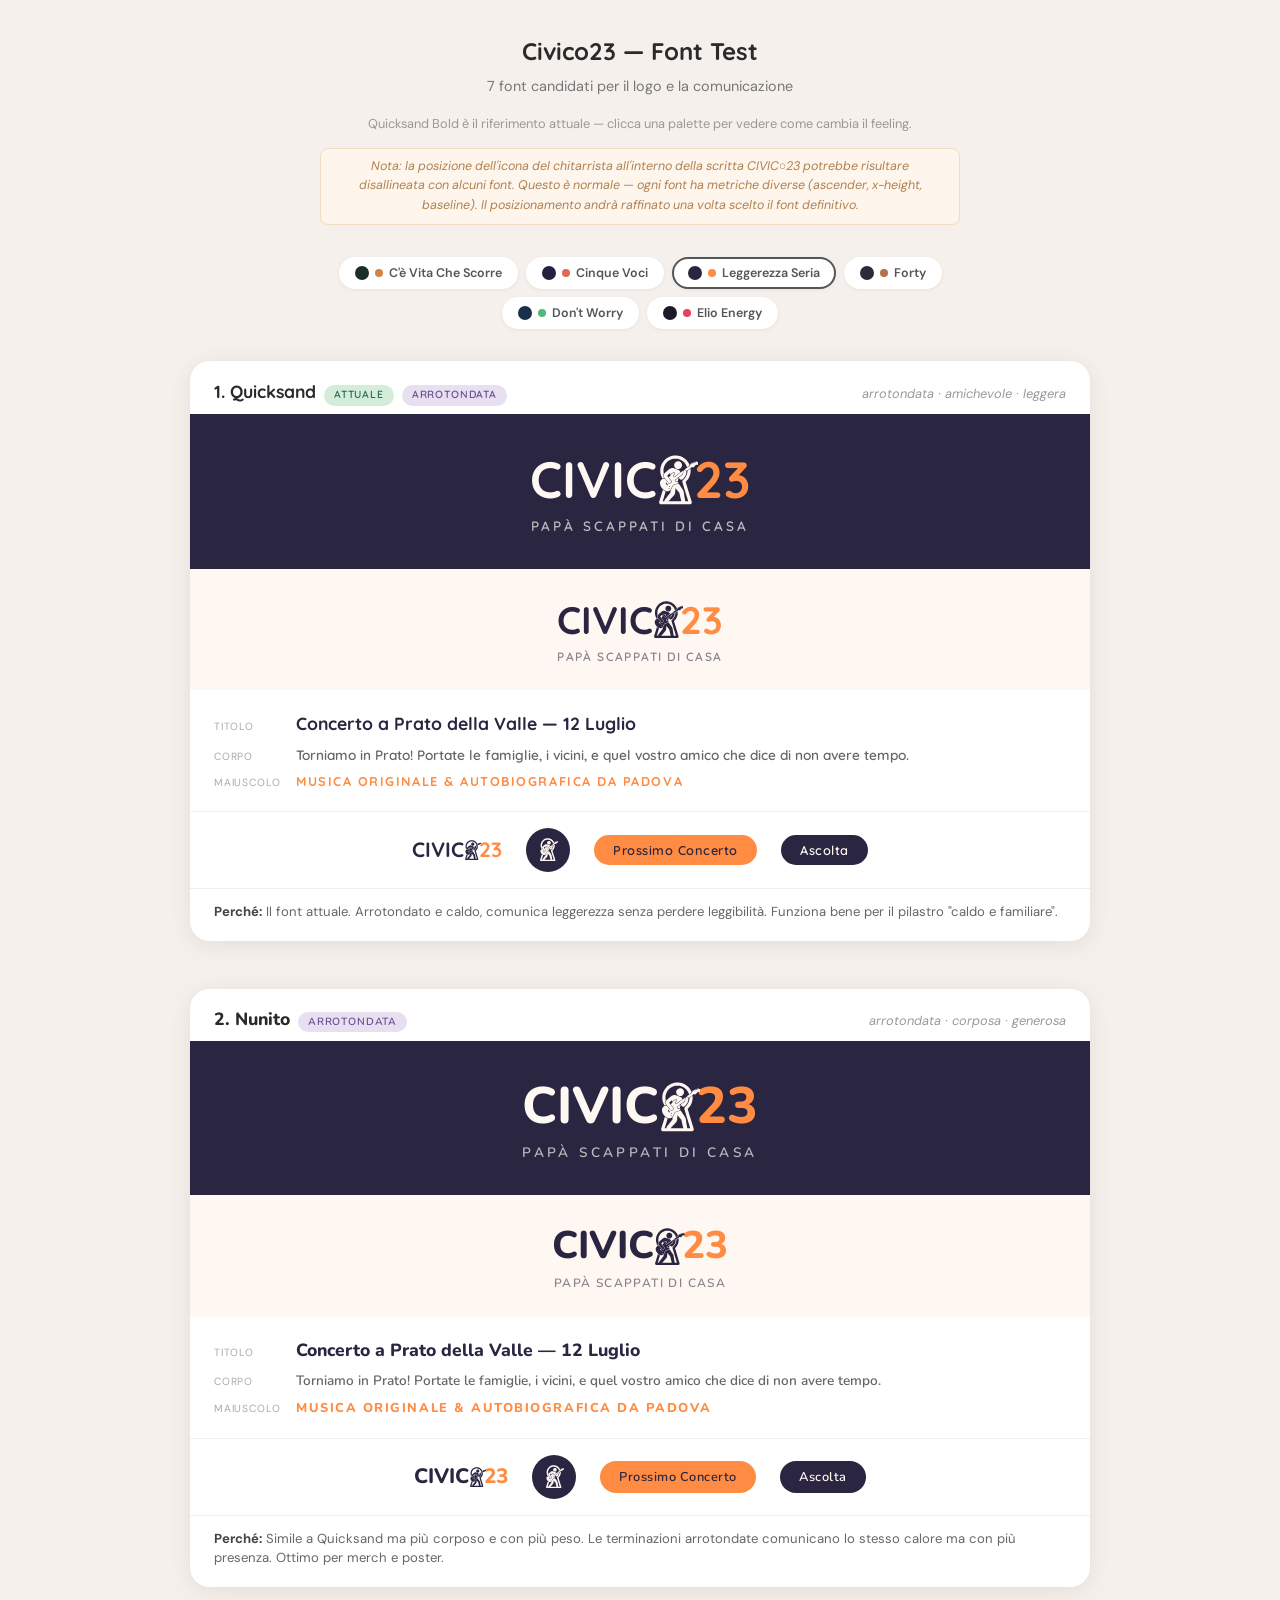
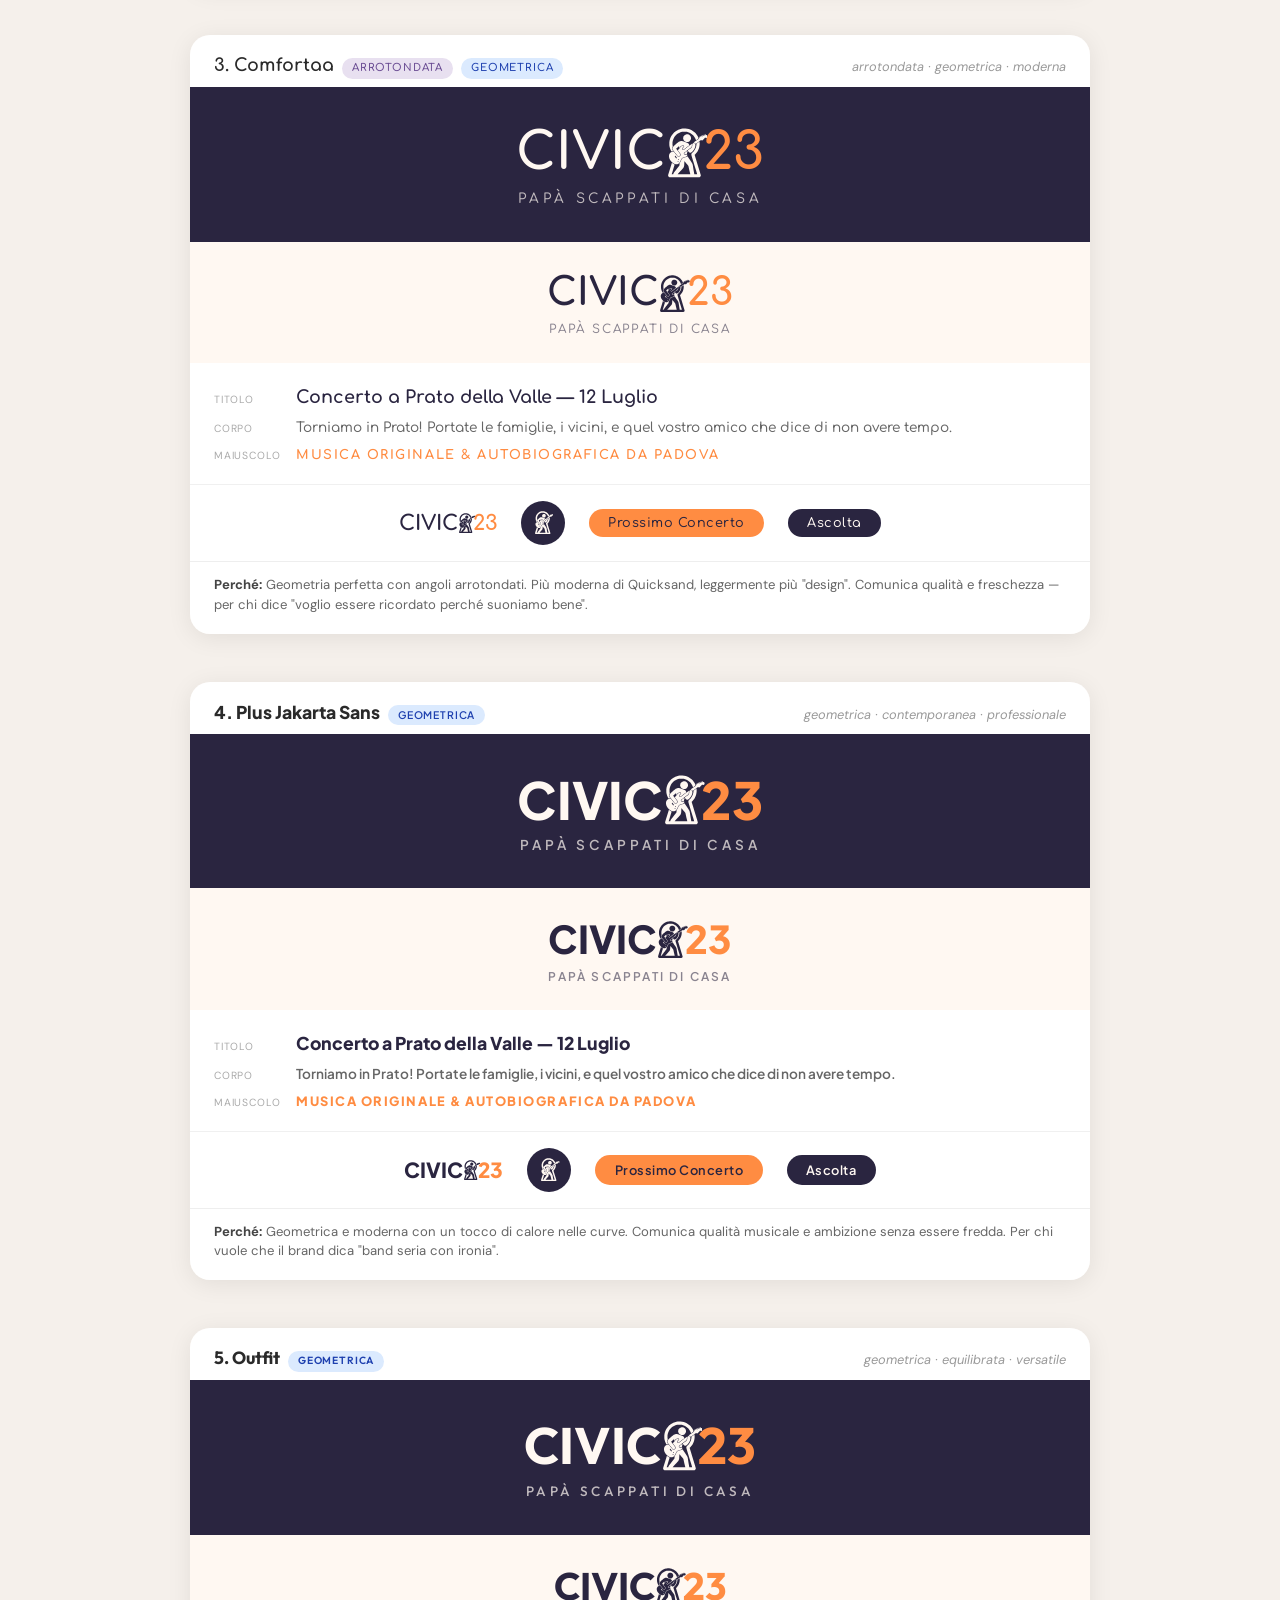
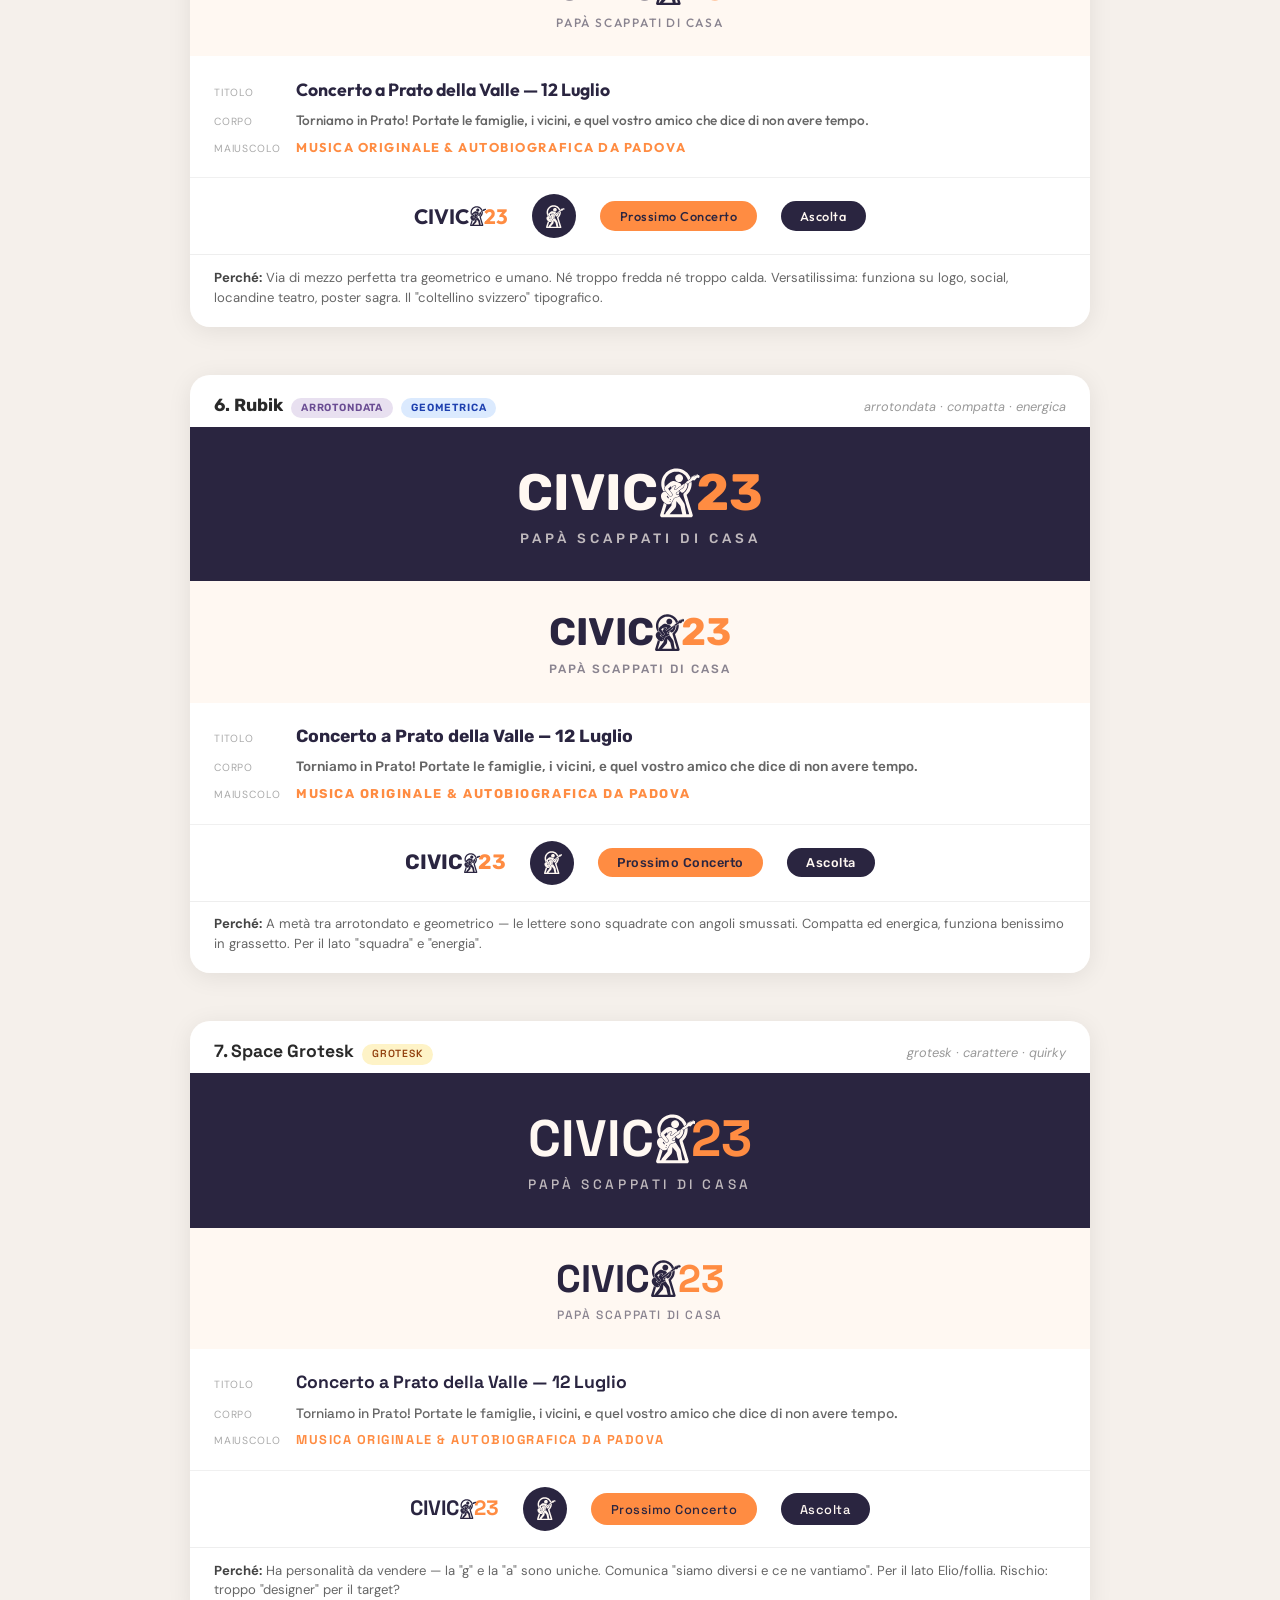
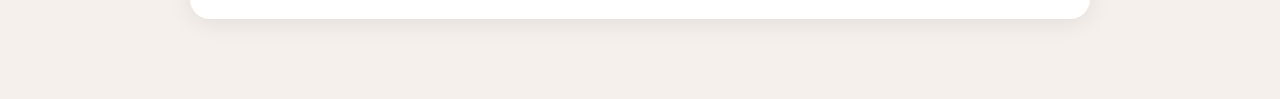
==== font-test.html @ 82140630 "Estrai palette in file condiviso, aggiungi font test con palette switcher - Crea palettes.js con tut" ====
<!DOCTYPE html>
<html lang="it">
<head>
  <meta charset="UTF-8">
  <meta name="viewport" content="width=device-width, initial-scale=1.0">
  <title>Civico23 — Font Test</title>
  <link rel="preconnect" href="https://fonts.googleapis.com">
  <link rel="preconnect" href="https://fonts.gstatic.com" crossorigin>
  <link href="https://fonts.googleapis.com/css2?family=Quicksand:wght@500;600;700&family=Plus+Jakarta+Sans:wght@500;600;700;800&family=DM+Sans:wght@500;600;700&family=Space+Grotesk:wght@500;600;700&family=Outfit:wght@500;600;700;800&family=Nunito:wght@600;700;800&family=Rubik:wght@500;600;700&family=Comfortaa:wght@500;600;700&display=swap" rel="stylesheet">
  <style>
    *, *::before, *::after { margin: 0; padding: 0; box-sizing: border-box; }
    body { font-family: 'DM Sans', sans-serif; background: #f5f0eb; color: #2a2a2a; line-height: 1.6; padding: 2rem 1.5rem; }
    h1 { font-family: 'Quicksand', sans-serif; font-weight: 700; font-size: 1.5rem; text-align: center; margin-bottom: 0.3rem; }
    .subtitle { text-align: center; color: #777; margin-bottom: 1rem; font-size: 0.9rem; }
    .legend { text-align: center; color: #999; margin-bottom: 0.8rem; font-size: 0.8rem; max-width: 600px; margin-left: auto; margin-right: auto; }
    .note { text-align: center; color: #b08050; margin-bottom: 2rem; font-size: 0.78rem; max-width: 640px; margin-left: auto; margin-right: auto; font-style: italic; background: #fef6ec; padding: 8px 16px; border-radius: 8px; border: 1px solid #f0dcc0; }

    /* Palette switcher */
    .palette-switcher { display: flex; justify-content: center; gap: 8px; flex-wrap: wrap; margin-bottom: 2rem; max-width: 700px; margin-left: auto; margin-right: auto; }
    .palette-btn { display: flex; align-items: center; gap: 6px; padding: 6px 14px; border-radius: 100px; border: 2px solid transparent; background: #fff; cursor: pointer; font-family: 'DM Sans', sans-serif; font-size: 0.78rem; font-weight: 600; color: #555; box-shadow: 0 1px 4px rgba(0,0,0,0.06); transition: all 0.2s; }
    .palette-btn:hover { box-shadow: 0 2px 8px rgba(0,0,0,0.12); }
    .palette-btn.active { border-color: currentColor; }
    .palette-dot { width: 14px; height: 14px; border-radius: 50%; flex-shrink: 0; }
    .palette-dot-accent { width: 8px; height: 8px; border-radius: 50%; flex-shrink: 0; }

    .font-card { max-width: 900px; margin: 0 auto 3rem; border-radius: 20px; overflow: hidden; box-shadow: 0 4px 24px rgba(0,0,0,0.08); }
    .font-header { padding: 1rem 1.5rem 0.5rem; background: #fff; display: flex; justify-content: space-between; align-items: baseline; flex-wrap: wrap; gap: 8px; }
    .font-name { font-weight: 700; font-size: 1.1rem; }
    .font-vibe { font-size: 0.8rem; color: #999; font-style: italic; }
    .font-tag { font-size: 0.65rem; font-weight: 600; letter-spacing: 0.08em; text-transform: uppercase; padding: 2px 10px; border-radius: 100px; display: inline-block; margin-left: 8px; }
    .font-tag.liked { background: #d4edda; color: #2d6a4f; }
    .font-tag.rounded { background: #e8e0f0; color: #6a4c93; }
    .font-tag.geometric { background: #dbeafe; color: #1e40af; }
    .font-tag.grotesk { background: #fef3c7; color: #92400e; }

    .font-dark, .font-light { padding: 2.5rem 2rem 2rem; text-align: center; }
    .font-light { padding: 2rem 2rem 1.5rem; }

    .logo-wrap { width: fit-content; margin: 0 auto; }
    .logo-mark { line-height: 1; display: flex; align-items: center; justify-content: center; }
    .font-dark .logo-mark { font-size: 3.2rem; }
    .font-light .logo-mark { font-size: 2.4rem; }

    .tagline { text-transform: uppercase; display: block; }
    .font-dark .tagline { font-size: 0.85rem; margin-top: 0.6rem; }
    .font-light .tagline { font-size: 0.75rem; margin-top: 0.5rem; }

    .guitarist-icon { display: inline-block; height: 1em; width: auto; vertical-align: top; margin: 0 -0.08em 0 0.03em; position: relative; top: 0.02em; }
    .guitarist-icon svg { height: 100%; width: auto; display: block; }

    .font-samples { background: #fff; padding: 1.2rem 1.5rem; display: flex; flex-direction: column; gap: 6px; }
    .sample-row { display: flex; align-items: baseline; gap: 12px; }
    .sample-label { font-size: 0.65rem; color: #aaa; text-transform: uppercase; letter-spacing: 0.08em; width: 70px; flex-shrink: 0; font-family: 'DM Sans', sans-serif; }
    .sample-text { font-size: 1rem; color: #333; }
    .sample-text.small { font-size: 0.85rem; color: #666; }

    .font-context { background: #fff; padding: 1rem 1.5rem; display: flex; gap: 1.5rem; align-items: center; justify-content: center; flex-wrap: wrap; border-top: 1px solid #f0f0f0; }
    .ctx-nav { font-weight: 700; font-size: 1.3rem; display: flex; align-items: center; }
    .ctx-badge { display: inline-flex; align-items: center; justify-content: center; width: 44px; height: 44px; border-radius: 50%; }
    .ctx-btn { padding: 0.45rem 1.2rem; border-radius: 24px; font-size: 0.8rem; font-weight: 600; letter-spacing: 0.04em; border: none; cursor: pointer; }

    .why { background: #fff; padding: 0.8rem 1.5rem 1.2rem; font-size: 0.82rem; color: #666; border-top: 1px solid #eee; line-height: 1.5; font-family: 'DM Sans', sans-serif; }
    .why strong { color: #444; }

    @media (max-width: 600px) {
      .font-dark .logo-mark { font-size: 2.2rem; }
      .font-light .logo-mark { font-size: 1.6rem; }
      body { padding: 1rem; }
    }
  </style>
</head>
<body>

  <h1>Civico23 — Font Test</h1>
  <p class="subtitle">7 font candidati per il logo e la comunicazione</p>
  <p class="legend">Quicksand Bold è il riferimento attuale — clicca una palette per vedere come cambia il feeling.</p>
  <p class="note">Nota: la posizione dell'icona del chitarrista all'interno della scritta CIVIC&#x25CB;23 potrebbe risultare disallineata con alcuni font. Questo è normale — ogni font ha metriche diverse (ascender, x-height, baseline). Il posizionamento andrà raffinato una volta scelto il font definitivo.</p>

  <div class="palette-switcher" id="palette-switcher"></div>
  <div id="fonts-container"></div>

  <script src="palettes.js"></script>
  <script>
    /* =====================================================================
     *  FONT CONFIG — 7 font significativi
     * =================================================================== */
    const FONTS = [
      {
        name: 'Quicksand',
        family: "'Quicksand', sans-serif",
        weight: 700,
        tagWeight: 600,
        tags: ['liked', 'rounded'],
        vibe: 'arrotondata · amichevole · leggera',
        why: 'Il font attuale. Arrotondato e caldo, comunica leggerezza senza perdere leggibilità. Funziona bene per il pilastro "caldo e familiare".',
      },
      {
        name: 'Nunito',
        family: "'Nunito', sans-serif",
        weight: 800,
        tagWeight: 600,
        tags: ['rounded'],
        vibe: 'arrotondata · corposa · generosa',
        why: 'Simile a Quicksand ma più corposo e con più peso. Le terminazioni arrotondate comunicano lo stesso calore ma con più presenza. Ottimo per merch e poster.',
      },
      {
        name: 'Comfortaa',
        family: "'Comfortaa', sans-serif",
        weight: 700,
        tagWeight: 500,
        tags: ['rounded', 'geometric'],
        vibe: 'arrotondata · geometrica · moderna',
        why: 'Geometria perfetta con angoli arrotondati. Più moderna di Quicksand, leggermente più "design". Comunica qualità e freschezza — per chi dice "voglio essere ricordato perché suoniamo bene".',
      },
      {
        name: 'Plus Jakarta Sans',
        family: "'Plus Jakarta Sans', sans-serif",
        weight: 800,
        tagWeight: 600,
        tags: ['geometric'],
        vibe: 'geometrica · contemporanea · professionale',
        why: 'Geometrica e moderna con un tocco di calore nelle curve. Comunica qualità musicale e ambizione senza essere fredda. Per chi vuole che il brand dica "band seria con ironia".',
      },
      {
        name: 'Outfit',
        family: "'Outfit', sans-serif",
        weight: 700,
        tagWeight: 500,
        tags: ['geometric'],
        vibe: 'geometrica · equilibrata · versatile',
        why: 'Via di mezzo perfetta tra geometrico e umano. Né troppo fredda né troppo calda. Versatilissima: funziona su logo, social, locandine teatro, poster sagra. Il "coltellino svizzero" tipografico.',
      },
      {
        name: 'Rubik',
        family: "'Rubik', sans-serif",
        weight: 700,
        tagWeight: 500,
        tags: ['rounded', 'geometric'],
        vibe: 'arrotondata · compatta · energica',
        why: 'A metà tra arrotondato e geometrico — le lettere sono squadrate con angoli smussati. Compatta ed energica, funziona benissimo in grassetto. Per il lato "squadra" e "energia".',
      },
      {
        name: 'Space Grotesk',
        family: "'Space Grotesk', sans-serif",
        weight: 700,
        tagWeight: 500,
        tags: ['grotesk'],
        vibe: 'grotesk · carattere · quirky',
        why: 'Ha personalità da vendere — la "g" e la "a" sono uniche. Comunica "siamo diversi e ce ne vantiamo". Per il lato Elio/follia. Rischio: troppo "designer" per il target?',
      },
    ];

    /* =====================================================================
     *  Current palette state
     * =================================================================== */
    let P = { ...ALL_PALETTES.active[2] }; // Default: Leggerezza Seria

    /* =====================================================================
     *  Guitarist SVG icon
     * =================================================================== */
    function guitaristSVG(fill, hole) {
      return `<svg viewBox="760 90 600 775" xmlns="http://www.w3.org/2000/svg">
        <path transform="translate(1236,296)" d="m0 0h1l2 23v19l-2 21-5 25-6 20-8 19-11 21-11 16-8 10-11 13-12 12h-2l9 31 14 45 17 56 21 68 15 49 17 56 1 10-3 11-8 9-7 4-4 1h-451l-10-4-6-5-5-9-1-4v-10l9-31 25-81 14-46 9-29 6 4 13 10 14 8 8 4-1 8-13 42-19 63-10 33-1 2 23-1 5-14 7-12 14-18 13-17 14-18 11-14 10-13 14-18 6-9 1-3 1-30 10-14 11-22 11-23 7-11 7-6 10-5 32-8 16-7 10-7 2-3h2l12 17 26 38 20 30 12 19 8 15 4 13 12 76 11 62v3h44l-18-59-17-56-44-144-9-31v-15l4-10 5-7 8-7 10-9 12-14 12-18 10-18 8-21 5-19 2-12 2-21 18-14 19-14z" fill="${fill}"/>
        <path transform="translate(1122,330)" d="m0 0 1 2-1 4v26l-6 16-7 7-20 15-15 12-16 12-15 12-16 12-13 10-14 11 1 9 4 8 7 6 5 2h14l9-3h8l4 5v9l-6 10-11 8-13 6-32 8-14 7-8 8-8 14-12 25-7 14-10 14-8 8-12 8-11 4-4 1h-20l-15-4-16-8-16-12-7-7-8-7-9-10-12-17-9-17-6-18-3-17v-14l3-16 8-16 7-9 11-9 14-7 15-4 13-1 9 11 13 16 8 10 9 11 11 13 7 8 9 5 3 1h14l10-4 7-7 4-8 1-4v-11l-4-10-13-17-10-13-15-20 2-4 8-7 11-14 8-12 9-11 10-10 13-8 8-3 10-1 7 2 4 5-1 6-9 10-5 5-5 7-2 6v10l4 10 3 3 3 1h8l17-12 20-15 18-13 57-42z" fill="${fill}"/>
        <path transform="translate(993,97)" d="m0 0h31l26 3 25 6 20 7 18 8 22 13 16 12 11 9 13 12 7 8 13 16 11 17 10 18 8 19-2 4-16 12-18 13-4 2-7-20-10-20-12-18-11-13-9-10-14-12-21-14-15-8-21-8-19-5-12-2-11-1h-27l-22 3-25 7-21 9-17 10-16 12-12 11-10 10-10 13-10 15-8 16-8 20-5 19-3 20v34l4 26-7 10-4 12v17l4 11 8 11 7 9-3 2-17 4-6 1-8-13-10-21-7-20-5-19-3-17-1-9v-42l4-27 6-22 7-19 11-23 10-16 12-16 12-14 14-14 11-9 15-11 15-9 19-10 24-9 23-6 19-3z" fill="${fill}"/>
        <path transform="translate(952,288)" d="m0 0h19l16 4 41 13 20 7 16 8 6 5 7 11 7 15-18 14-14 10-38 28-18 13-3 2h-5l-5-6-1-3v-8l3-8 11-12 7-8 1-9-4-7-6-3-4-1-13 1-12 5-11 7-10 9-10 12-6 9h-1v-10l2-22-34 28-10 9v3l10 14 16 21 14 19 10 13 8 11 3 8v8l-3 8-5 6-10 5h-12l-8-4-8-8-9-11-14-17-11-14-14-17-12-15-9-12-4-9-1-6v-8l3-11 6-9 21-21 8-7 10-9 11-9 15-13 10-8 13-9 12-7 12-4z" fill="${fill}"/>
        <path transform="translate(1008,593)" d="m0 0 6 5 9 11 9 10 9 11 11 13 9 11 6 9 3 8 13 58 14 58v3h-191l6-8 13-13 7-8 7-7 7-8 15-16 7-8 13-15 11-13 7-12 5-16 2-23z" fill="${hole}"/>
        <path transform="translate(1038,186)" d="m0 0h22l13 4 12 7 11 11 7 12 4 13 1 7v8l-3 15-7 14-11 12-12 8-11 4-5 1h-21l-13-4-11-7-10-9-7-10-5-13-2-13 1-13 4-13 7-12 10-10 11-7 11-4z" fill="${fill}"/>
        <path transform="translate(1323,185)" d="m0 0 6 1 2 3-2 10 6-2h8l8 4 6 7 2 4v12l-4 8-6 5-8 3-10-1-6-3-5 2-7 6-9 11-9 10-10 10-4 3-6-1-10-3-11 2-11 7-13 10-21 16-12 9-17 13-3-1-5-8-8-6-7-3-9-1 5-5 20-15 38-28 18-13 2-5 1-10 5-5 10-3-2-3-5-3v-6l4-3 5-1 4 2 1 6-2 3v3l13-5 1-3-5-1-2-3 1-5 4-3h7l2 3v5l-2 5 14-5v-4l-4 1-3-4 1-5 5-3h6l3 5-2 4v3l11-3 2-2v-2l-5-1-2-5 4-5 2-1h6l3 4-2 8h3l10-4v-3l-5-1-1-1v-6l3-3z" fill="${fill}"/>
        <path transform="translate(1146,318)" d="m0 0h8l10 4 8 9 3 14v11l-3 19-6 17-8 16-9 15-10 13-9 10-8 7-12 7-10 3h-9l-11-4-7-6-7-11-5-10 1-4 16-13 16-12 9-7h2l2 6 12-19 7-16 1-3v-27l4-9 5-5 7-4z" fill="${fill}"/>
        <path transform="translate(1055,433)" d="m0 0h2l-1 8-11 43-15 5h-12l-8-5-5-10 2-4 26-20 21-16z" fill="${fill}"/>
        <path transform="translate(870,511)" d="m0 0 3 1 12 17 10 13-2 4-7 5-7-8-14-19-3-5 1-3z" fill="${hole}"/>
        <path transform="translate(916,562)" d="m0 0 7 1 3 5-2 5-3 2h-5l-4-5 1-5z" fill="${hole}"/>
        <path transform="translate(909,593)" d="m0 0h6l4 4-1 6-4 3-6-1-2-3v-6z" fill="${hole}"/>
      </svg>`;
    }

    function iconSpan(id) {
      return `<span class="guitarist-icon" id="${id}"></span>`;
    }

    /* =====================================================================
     *  Build palette switcher buttons
     * =================================================================== */
    const switcherEl = document.getElementById('palette-switcher');
    ALL_PALETTES.active.forEach((pal, i) => {
      const btn = document.createElement('button');
      btn.className = 'palette-btn' + (i === 2 ? ' active' : '');
      btn.innerHTML = `<span class="palette-dot" style="background:${pal.dark};"></span><span class="palette-dot-accent" style="background:${pal.accent};"></span>${pal.name}`;
      btn.onclick = () => {
        P = { ...pal };
        document.querySelectorAll('.palette-btn').forEach(b => b.classList.remove('active'));
        btn.classList.add('active');
        renderFonts();
      };
      switcherEl.appendChild(btn);
    });

    /* =====================================================================
     *  Render all font cards
     * =================================================================== */
    const container = document.getElementById('fonts-container');

    function renderFonts() {
      container.innerHTML = '';

      FONTS.forEach((f, i) => {
        const n = i + 1;
        const id = `f${n}`;
        const tagsHtml = f.tags.map(t => {
          const labels = { liked: 'attuale', rounded: 'arrotondata', geometric: 'geometrica', grotesk: 'grotesk' };
          return `<span class="font-tag ${t}">${labels[t]}</span>`;
        }).join('');

        const badgeBg = P.dark;

        container.insertAdjacentHTML('beforeend', `
          <div class="font-card" id="${id}">
            <div class="font-header">
              <span class="font-name" style="font-family:${f.family}; font-weight:${f.weight};">${n}. ${f.name}${tagsHtml}</span>
              <span class="font-vibe">${f.vibe}</span>
            </div>
            <div class="font-dark" style="background:${P.dark};">
              <div class="logo-wrap">
                <div class="logo-mark" style="color:${P.light}; font-family:${f.family}; font-weight:${f.weight};">CIVIC${iconSpan(id+'-dark')}<span style="color:${P.accent};">23</span></div>
                <div class="tagline" style="color:${P.light}; opacity:0.7; font-family:${f.family}; font-weight:${f.tagWeight};">Papà scappati di casa</div>
              </div>
            </div>
            <div class="font-light" style="background:${P.light};">
              <div class="logo-wrap">
                <div class="logo-mark" style="color:${P.dark}; font-family:${f.family}; font-weight:${f.weight};">CIVIC${iconSpan(id+'-light')}<span style="color:${P.accent};">23</span></div>
                <div class="tagline" style="color:${P.dark}; opacity:0.55; font-family:${f.family}; font-weight:${f.tagWeight};">Papà scappati di casa</div>
              </div>
            </div>
            <div class="font-samples">
              <div class="sample-row">
                <span class="sample-label">Titolo</span>
                <span class="sample-text" style="font-family:${f.family}; font-weight:${f.weight}; font-size:1.1rem; color:${P.dark};">Concerto a Prato della Valle — 12 Luglio</span>
              </div>
              <div class="sample-row">
                <span class="sample-label">Corpo</span>
                <span class="sample-text small" style="font-family:${f.family}; font-weight:${f.tagWeight};">Torniamo in Prato! Portate le famiglie, i vicini, e quel vostro amico che dice di non avere tempo.</span>
              </div>
              <div class="sample-row">
                <span class="sample-label">Maiuscolo</span>
                <span class="sample-text" style="font-family:${f.family}; font-weight:${f.weight}; font-size:0.8rem; letter-spacing:0.12em; text-transform:uppercase; color:${P.accent};">Musica originale & autobiografica da Padova</span>
              </div>
            </div>
            <div class="font-context">
              <div class="ctx-nav" style="color:${P.dark}; font-family:${f.family}; font-weight:${f.weight};">CIVIC${iconSpan(id+'-nav')}<span style="color:${P.accent};">23</span></div>
              <div class="ctx-badge" style="background:${badgeBg};">${iconSpan(id+'-badge')}</div>
              <button class="ctx-btn" style="background:${P.accent}; color:${P.dark}; font-family:${f.family}; font-weight:${f.tagWeight};">Prossimo Concerto</button>
              <button class="ctx-btn" style="background:${P.dark}; color:${P.light}; font-family:${f.family}; font-weight:${f.tagWeight};">Ascolta</button>
            </div>
            <div class="why"><strong>Perché:</strong> ${f.why}</div>
          </div>
        `);

        // Inject SVG icons
        document.getElementById(`${id}-dark`).innerHTML = guitaristSVG(P.light, P.dark);
        document.getElementById(`${id}-light`).innerHTML = guitaristSVG(P.dark, P.light);
        document.getElementById(`${id}-nav`).innerHTML = guitaristSVG(P.dark, P.light);
        document.getElementById(`${id}-badge`).innerHTML = guitaristSVG(P.light, badgeBg);
      });

      // Fix badge icon size
      document.querySelectorAll('.ctx-badge .guitarist-icon').forEach(el => {
        el.style.height = '24px';
      });

      // Re-run letter spacing
      document.fonts.ready.then(autoLetterSpacing);
    }

    /* =====================================================================
     *  Auto letter-spacing: stretch tagline to match logo-mark width
     * =================================================================== */
    function autoLetterSpacing() {
      document.querySelectorAll('.logo-wrap').forEach(wrap => {
        const tag = wrap.querySelector('.tagline');
        if (!tag) return;

        tag.style.display = 'none';
        tag.style.letterSpacing = '0px';
        wrap.style.width = 'fit-content';
        const logoW = wrap.getBoundingClientRect().width;

        tag.style.display = '';

        const cs = getComputedStyle(tag);
        const m = document.createElement('div');
        m.style.cssText = 'position:absolute;visibility:hidden;white-space:nowrap;display:inline-block;left:-9999px;top:-9999px;';
        m.style.fontFamily = cs.fontFamily;
        m.style.fontSize = cs.fontSize;
        m.style.fontWeight = cs.fontWeight;
        m.style.textTransform = cs.textTransform;
        m.textContent = tag.textContent;
        document.body.appendChild(m);

        let sp = 0, last = 0;
        while (sp < 30) {
          m.style.letterSpacing = sp + 'px';
          if (m.getBoundingClientRect().width > logoW) break;
          last = sp;
          sp += 0.2;
        }
        document.body.removeChild(m);

        tag.style.letterSpacing = last + 'px';
        wrap.style.width = '';
      });
    }

    // Initial render
    renderFonts();
    window.addEventListener('resize', autoLetterSpacing);
  </script>

</body>
</html>
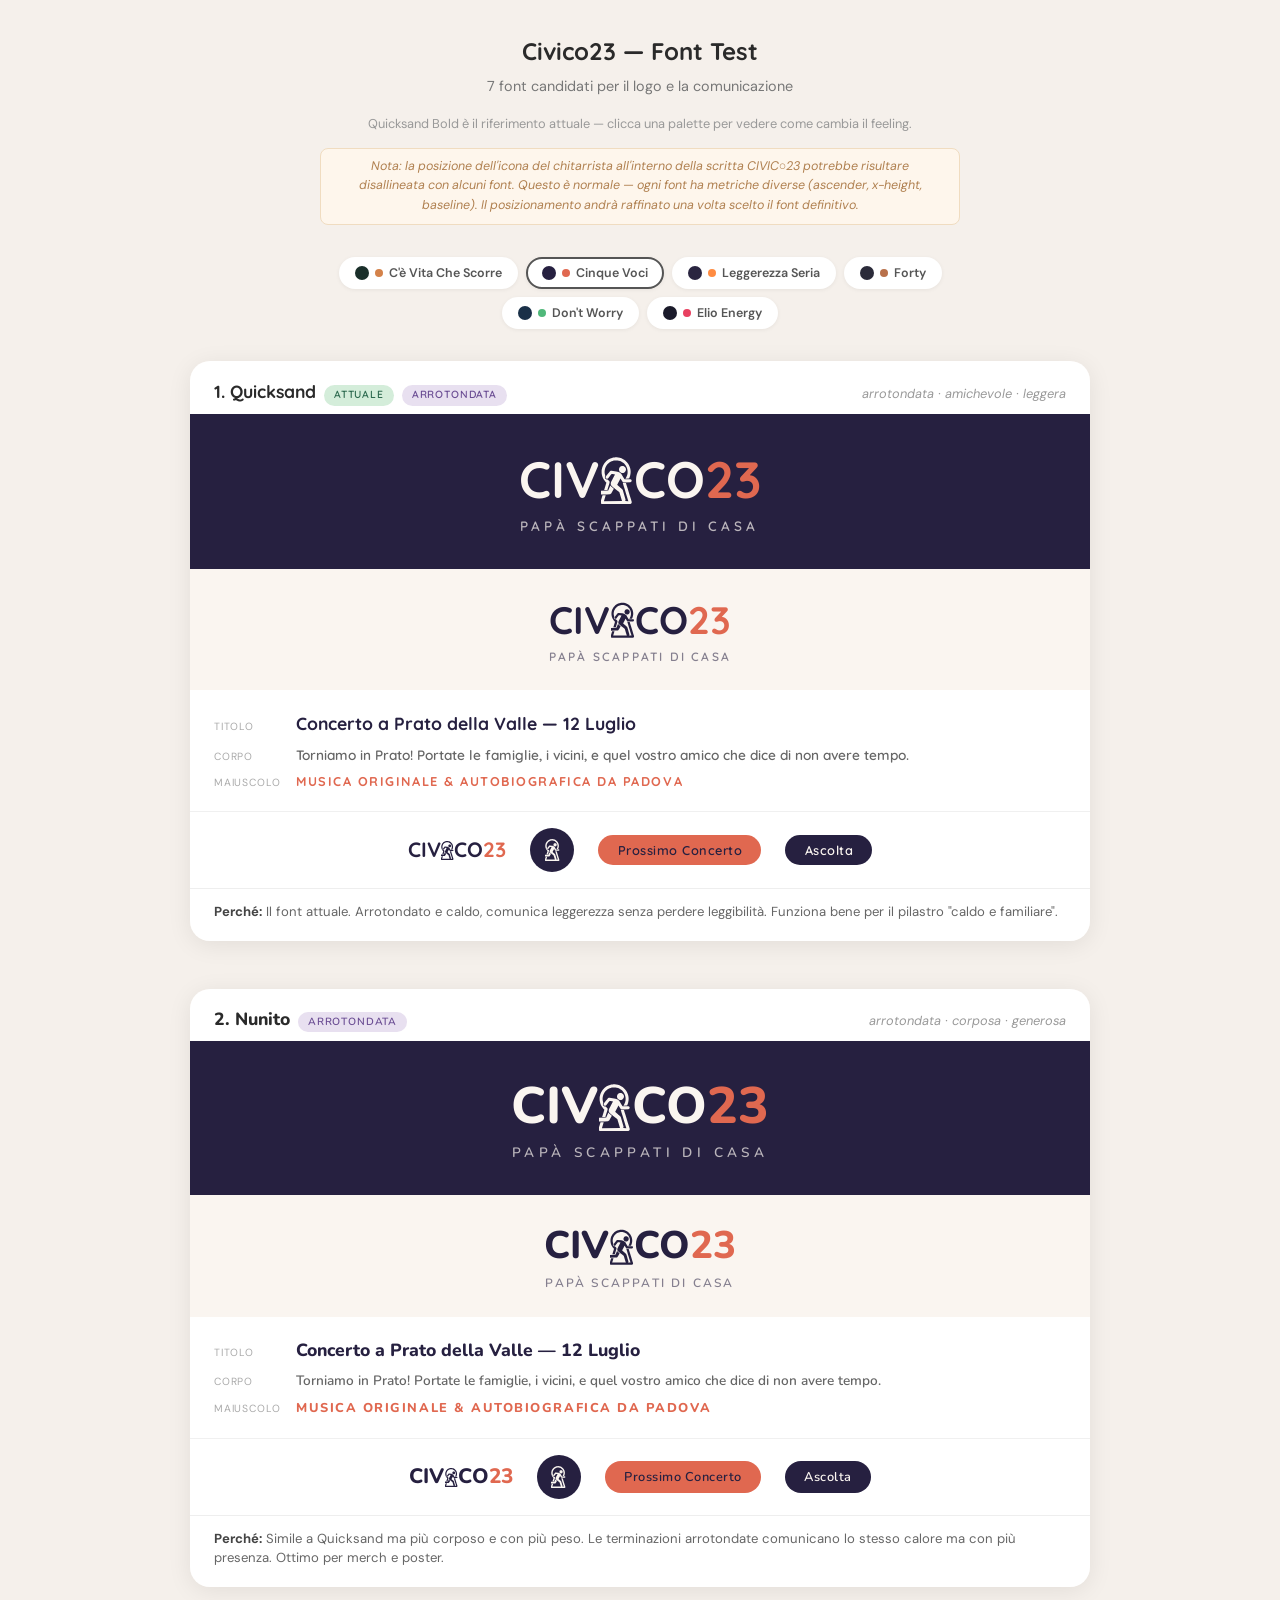
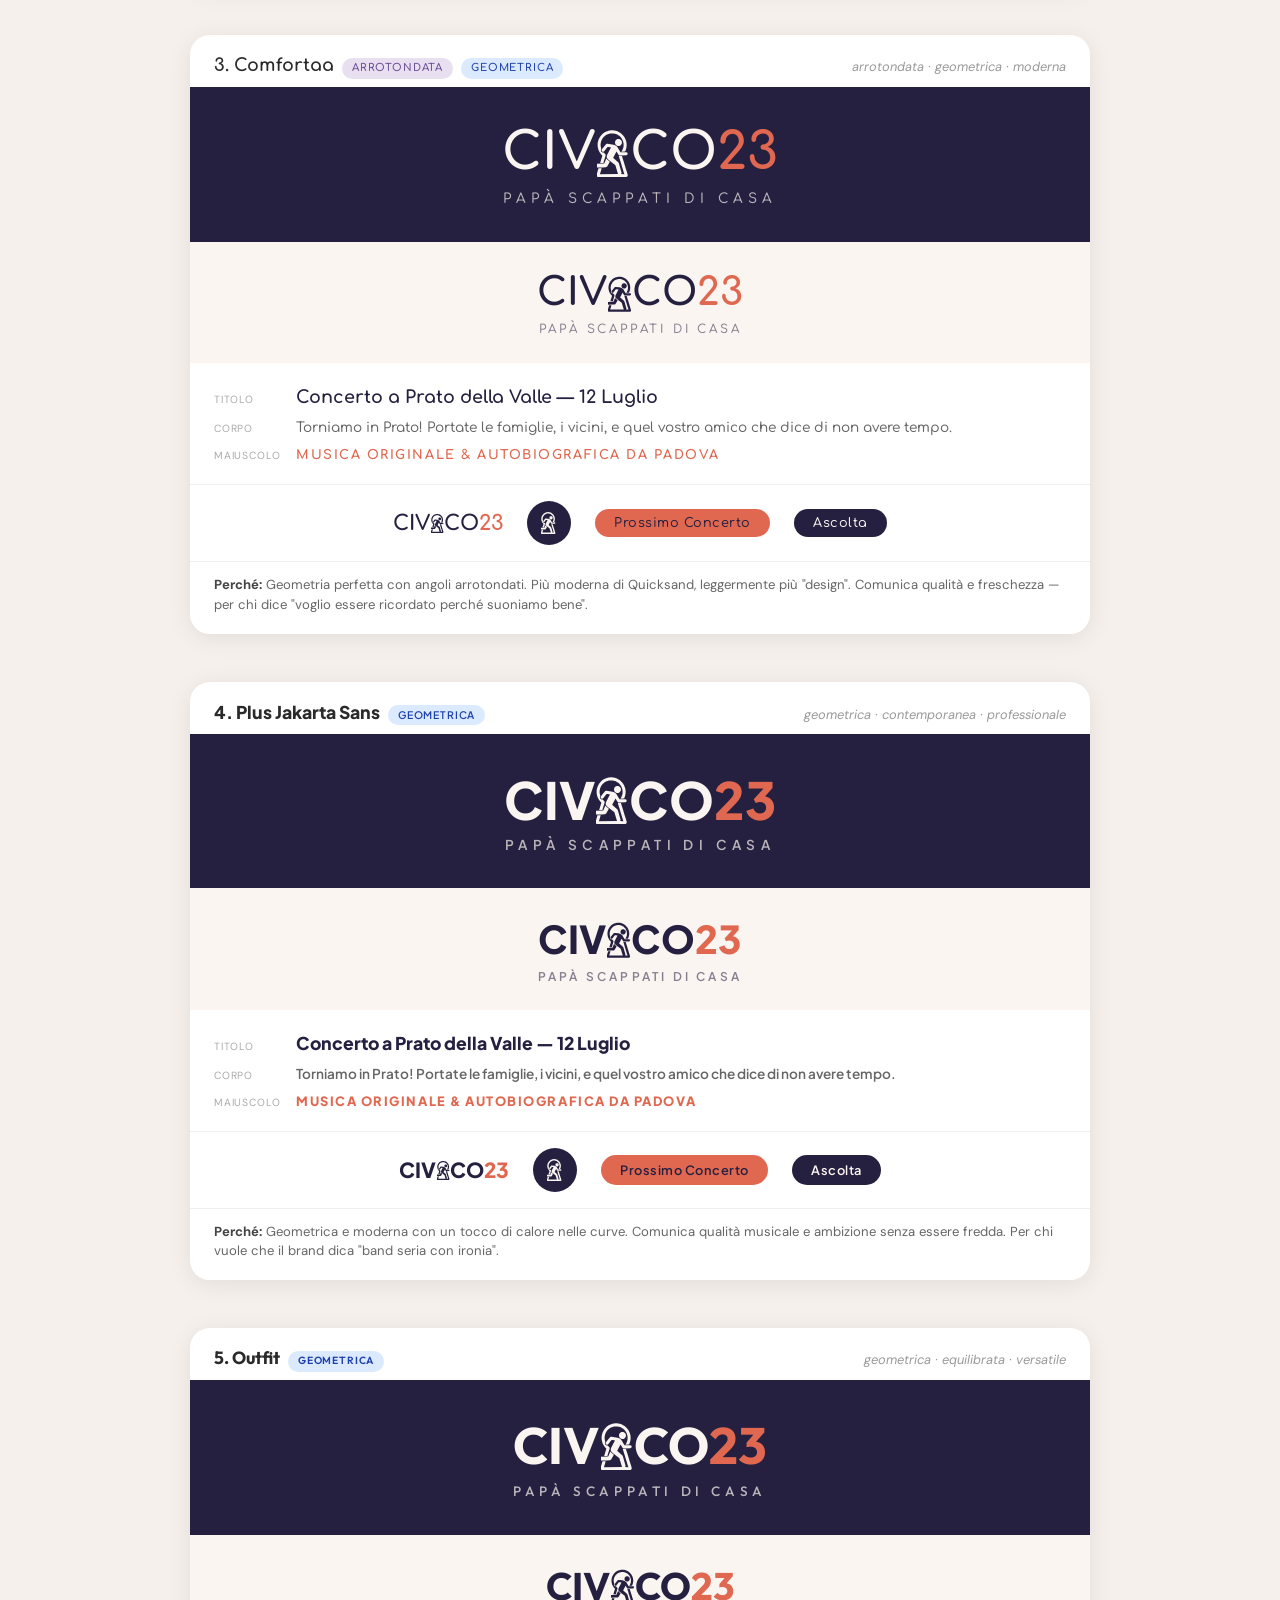
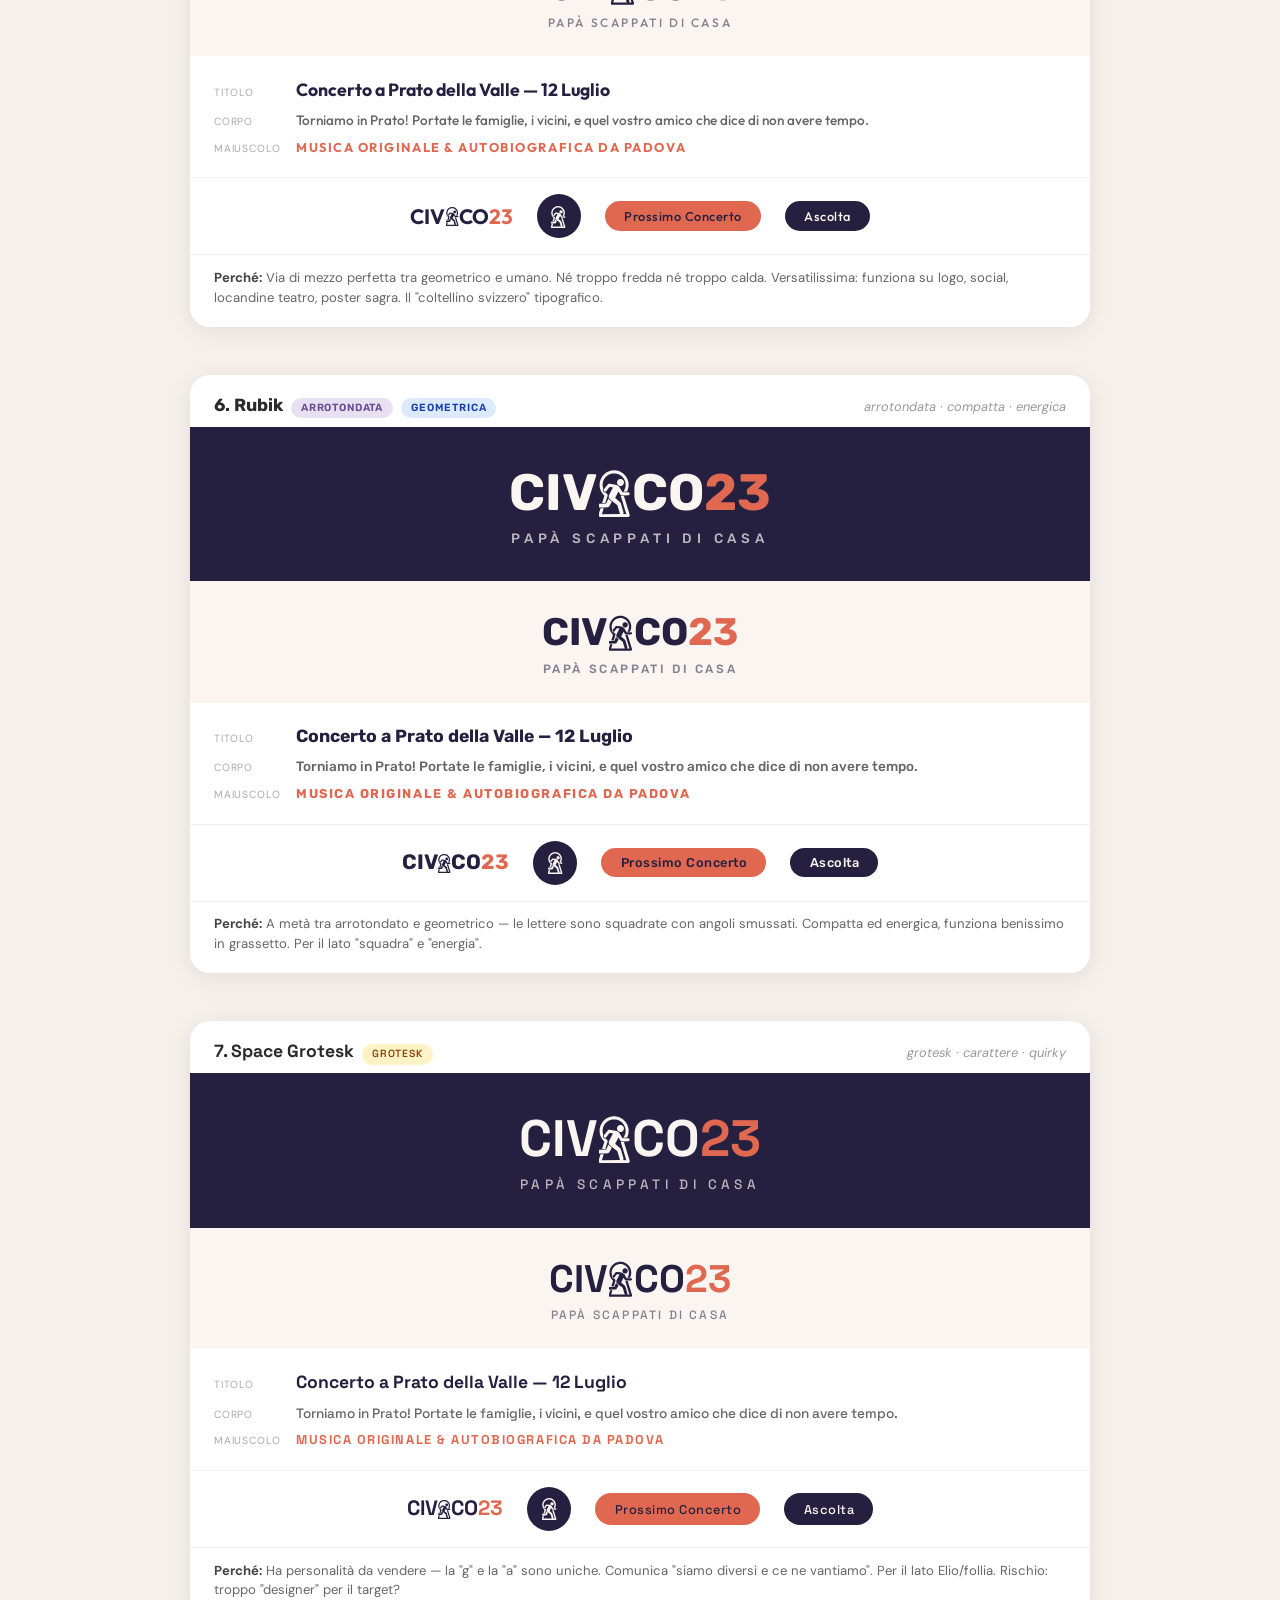
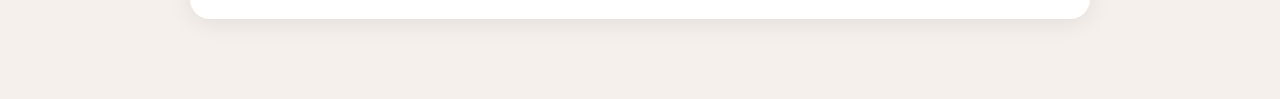
==== commit 6e6e4cee: "Aggiorna logo: icona su seconda I, nuovo SVG chitarrista, proposte logo - Logo ora legge CIV[chitarr" ====
--- a/font-test.html
+++ b/font-test.html
@@ -153,25 +153,17 @@
     /* =====================================================================
      *  Current palette state
      * =================================================================== */
-    let P = { ...ALL_PALETTES.active[2] }; // Default: Leggerezza Seria
+    let P = { ...ALL_PALETTES.active[1] }; // Default: Cinque Voci
 
     /* =====================================================================
      *  Guitarist SVG icon
      * =================================================================== */
     function guitaristSVG(fill, hole) {
-      return `<svg viewBox="760 90 600 775" xmlns="http://www.w3.org/2000/svg">
-        <path transform="translate(1236,296)" d="m0 0h1l2 23v19l-2 21-5 25-6 20-8 19-11 21-11 16-8 10-11 13-12 12h-2l9 31 14 45 17 56 21 68 15 49 17 56 1 10-3 11-8 9-7 4-4 1h-451l-10-4-6-5-5-9-1-4v-10l9-31 25-81 14-46 9-29 6 4 13 10 14 8 8 4-1 8-13 42-19 63-10 33-1 2 23-1 5-14 7-12 14-18 13-17 14-18 11-14 10-13 14-18 6-9 1-3 1-30 10-14 11-22 11-23 7-11 7-6 10-5 32-8 16-7 10-7 2-3h2l12 17 26 38 20 30 12 19 8 15 4 13 12 76 11 62v3h44l-18-59-17-56-44-144-9-31v-15l4-10 5-7 8-7 10-9 12-14 12-18 10-18 8-21 5-19 2-12 2-21 18-14 19-14z" fill="${fill}"/>
-        <path transform="translate(1122,330)" d="m0 0 1 2-1 4v26l-6 16-7 7-20 15-15 12-16 12-15 12-16 12-13 10-14 11 1 9 4 8 7 6 5 2h14l9-3h8l4 5v9l-6 10-11 8-13 6-32 8-14 7-8 8-8 14-12 25-7 14-10 14-8 8-12 8-11 4-4 1h-20l-15-4-16-8-16-12-7-7-8-7-9-10-12-17-9-17-6-18-3-17v-14l3-16 8-16 7-9 11-9 14-7 15-4 13-1 9 11 13 16 8 10 9 11 11 13 7 8 9 5 3 1h14l10-4 7-7 4-8 1-4v-11l-4-10-13-17-10-13-15-20 2-4 8-7 11-14 8-12 9-11 10-10 13-8 8-3 10-1 7 2 4 5-1 6-9 10-5 5-5 7-2 6v10l4 10 3 3 3 1h8l17-12 20-15 18-13 57-42z" fill="${fill}"/>
-        <path transform="translate(993,97)" d="m0 0h31l26 3 25 6 20 7 18 8 22 13 16 12 11 9 13 12 7 8 13 16 11 17 10 18 8 19-2 4-16 12-18 13-4 2-7-20-10-20-12-18-11-13-9-10-14-12-21-14-15-8-21-8-19-5-12-2-11-1h-27l-22 3-25 7-21 9-17 10-16 12-12 11-10 10-10 13-10 15-8 16-8 20-5 19-3 20v34l4 26-7 10-4 12v17l4 11 8 11 7 9-3 2-17 4-6 1-8-13-10-21-7-20-5-19-3-17-1-9v-42l4-27 6-22 7-19 11-23 10-16 12-16 12-14 14-14 11-9 15-11 15-9 19-10 24-9 23-6 19-3z" fill="${fill}"/>
-        <path transform="translate(952,288)" d="m0 0h19l16 4 41 13 20 7 16 8 6 5 7 11 7 15-18 14-14 10-38 28-18 13-3 2h-5l-5-6-1-3v-8l3-8 11-12 7-8 1-9-4-7-6-3-4-1-13 1-12 5-11 7-10 9-10 12-6 9h-1v-10l2-22-34 28-10 9v3l10 14 16 21 14 19 10 13 8 11 3 8v8l-3 8-5 6-10 5h-12l-8-4-8-8-9-11-14-17-11-14-14-17-12-15-9-12-4-9-1-6v-8l3-11 6-9 21-21 8-7 10-9 11-9 15-13 10-8 13-9 12-7 12-4z" fill="${fill}"/>
-        <path transform="translate(1008,593)" d="m0 0 6 5 9 11 9 10 9 11 11 13 9 11 6 9 3 8 13 58 14 58v3h-191l6-8 13-13 7-8 7-7 7-8 15-16 7-8 13-15 11-13 7-12 5-16 2-23z" fill="${hole}"/>
-        <path transform="translate(1038,186)" d="m0 0h22l13 4 12 7 11 11 7 12 4 13 1 7v8l-3 15-7 14-11 12-12 8-11 4-5 1h-21l-13-4-11-7-10-9-7-10-5-13-2-13 1-13 4-13 7-12 10-10 11-7 11-4z" fill="${fill}"/>
-        <path transform="translate(1323,185)" d="m0 0 6 1 2 3-2 10 6-2h8l8 4 6 7 2 4v12l-4 8-6 5-8 3-10-1-6-3-5 2-7 6-9 11-9 10-10 10-4 3-6-1-10-3-11 2-11 7-13 10-21 16-12 9-17 13-3-1-5-8-8-6-7-3-9-1 5-5 20-15 38-28 18-13 2-5 1-10 5-5 10-3-2-3-5-3v-6l4-3 5-1 4 2 1 6-2 3v3l13-5 1-3-5-1-2-3 1-5 4-3h7l2 3v5l-2 5 14-5v-4l-4 1-3-4 1-5 5-3h6l3 5-2 4v3l11-3 2-2v-2l-5-1-2-5 4-5 2-1h6l3 4-2 8h3l10-4v-3l-5-1-1-1v-6l3-3z" fill="${fill}"/>
-        <path transform="translate(1146,318)" d="m0 0h8l10 4 8 9 3 14v11l-3 19-6 17-8 16-9 15-10 13-9 10-8 7-12 7-10 3h-9l-11-4-7-6-7-11-5-10 1-4 16-13 16-12 9-7h2l2 6 12-19 7-16 1-3v-27l4-9 5-5 7-4z" fill="${fill}"/>
-        <path transform="translate(1055,433)" d="m0 0h2l-1 8-11 43-15 5h-12l-8-5-5-10 2-4 26-20 21-16z" fill="${fill}"/>
-        <path transform="translate(870,511)" d="m0 0 3 1 12 17 10 13-2 4-7 5-7-8-14-19-3-5 1-3z" fill="${hole}"/>
-        <path transform="translate(916,562)" d="m0 0 7 1 3 5-2 5-3 2h-5l-4-5 1-5z" fill="${hole}"/>
-        <path transform="translate(909,593)" d="m0 0h6l4 4-1 6-4 3-6-1-2-3v-6z" fill="${hole}"/>
+      return `<svg viewBox="770 60 580 810" xmlns="http://www.w3.org/2000/svg">
+        <path transform="translate(924,311)" d="m0 0h13l72 10 20 3 15 4 21 10 15 10 10 9 7 10 14 24 19 32 13 22h31l48-2h13l10 4 8 9 2 7v7l-3 9-5 6-7 4-4 1-91 4h-19l-9-4-6-5-28-46-4-7-3 4-12 23-8 16-9 17-8 16-12 22-1 4 4 2 7 7 11 9 7 7 11 9 10 10 11 9 14 13 8 7 7 12 10 33 25 87 7 25v10l-4 11-3 4 52 1-9-27-14-46-17-56-20-65-13-43-15-49 3-1 9 2h15l23-1 9 29 17 55 34 111 17 55 14 47v13l-4 10-9 8-8 3h-451l-10-4-5-5-4-5-3-10 1-11 17-56 14-46 9-1 24-1h17l-2 9-14 46-12 39 290-1-6-10-20-65-12-40-7-23-1-4-4-2-17-14-14-11-13-10-16-13-13-10-18-14-13-10-13-11-9-13-5-14-1-12 2-15 5-13 17-33 12-23 23-45 9-17-36-5-13-2h-5l-7 8-11 14-14 18-22 28-6 5-9 3h-7l-10-4-7-8-2-6v-11l5-10 13-16 12-16 13-16 11-14 9-11 6-7z" fill="${fill}"/>
+        <path transform="translate(998,97)" d="m0 0h21l23 2 25 5 27 9 20 9 14 8 15 10 14 11 15 14 9 9 9 11 10 14 11 18 11 23 9 27 5 23 2 16 1 14v14l-2 24-5 25-6 21-9 22-3 6-12 1-45 2 2-5 7-11 11-21 8-22 5-24 1-9v-31l-3-20-6-23-6-15-8-16-7-12-9-12-12-14-8-8-11-9-14-10-18-10-16-7-23-7-16-3-8-1h-34l-19 3-19 5-16 6-16 8-15 9-13 10-10 9-13 13-14 19-9 15-9 20-6 19-4 19-2 19v15l2 20 6 25 3 9-1 5-4 9-1 4v12l4 12 9 10 9 5 4 1 16 1 13 14 8 7 8 8 3 8v12l-6 21-18 59-11 36-1 1-23 1h-27l6-20 18-58 11-36-2-4-13-13-11-14-9-12-11-18-8-16-7-16-7-21-5-24-2-17v-38l3-21 6-26 7-19 9-20 12-20 10-14 11-13 14-15 8-7 15-12 17-11 27-14 25-9 20-5 20-3z" fill="${fill}"/>
+        <path transform="translate(919,543)" d="m0 0 3 3 6 9 7 8 11 9 27 21-8 15-14 26-13 23-7 11-7 7-12 6-4 1-48 2-89 3h-13l-10-3-8-6-6-10-1-4v-13l4-9 7-8 8-4 12-2 117-5 3-1 16-36 18-42z" fill="${fill}"/>
+        <path transform="translate(1100,235)" d="m0 0h20l13 4 14 9 8 9 7 13 3 13v13l-4 15-7 12-10 10-10 6-11 4-5 1h-16l-14-4-11-6-8-7-9-14-4-12-1-6v-11l3-14 6-12 10-11 13-8z" fill="${fill}"/>
       </svg>`;
     }
 
@@ -185,7 +177,7 @@
     const switcherEl = document.getElementById('palette-switcher');
     ALL_PALETTES.active.forEach((pal, i) => {
       const btn = document.createElement('button');
-      btn.className = 'palette-btn' + (i === 2 ? ' active' : '');
+      btn.className = 'palette-btn' + (i === 1 ? ' active' : '');
       btn.innerHTML = `<span class="palette-dot" style="background:${pal.dark};"></span><span class="palette-dot-accent" style="background:${pal.accent};"></span>${pal.name}`;
       btn.onclick = () => {
         P = { ...pal };
@@ -222,13 +214,13 @@
             </div>
             <div class="font-dark" style="background:${P.dark};">
               <div class="logo-wrap">
-                <div class="logo-mark" style="color:${P.light}; font-family:${f.family}; font-weight:${f.weight};">CIVIC${iconSpan(id+'-dark')}<span style="color:${P.accent};">23</span></div>
+                <div class="logo-mark" style="color:${P.light}; font-family:${f.family}; font-weight:${f.weight};">CIV${iconSpan(id+'-dark')}CO<span style="color:${P.accent};">23</span></div>
                 <div class="tagline" style="color:${P.light}; opacity:0.7; font-family:${f.family}; font-weight:${f.tagWeight};">Papà scappati di casa</div>
               </div>
             </div>
             <div class="font-light" style="background:${P.light};">
               <div class="logo-wrap">
-                <div class="logo-mark" style="color:${P.dark}; font-family:${f.family}; font-weight:${f.weight};">CIVIC${iconSpan(id+'-light')}<span style="color:${P.accent};">23</span></div>
+                <div class="logo-mark" style="color:${P.dark}; font-family:${f.family}; font-weight:${f.weight};">CIV${iconSpan(id+'-light')}CO<span style="color:${P.accent};">23</span></div>
                 <div class="tagline" style="color:${P.dark}; opacity:0.55; font-family:${f.family}; font-weight:${f.tagWeight};">Papà scappati di casa</div>
               </div>
             </div>
@@ -247,7 +239,7 @@
               </div>
             </div>
             <div class="font-context">
-              <div class="ctx-nav" style="color:${P.dark}; font-family:${f.family}; font-weight:${f.weight};">CIVIC${iconSpan(id+'-nav')}<span style="color:${P.accent};">23</span></div>
+              <div class="ctx-nav" style="color:${P.dark}; font-family:${f.family}; font-weight:${f.weight};">CIV${iconSpan(id+'-nav')}CO<span style="color:${P.accent};">23</span></div>
               <div class="ctx-badge" style="background:${badgeBg};">${iconSpan(id+'-badge')}</div>
               <button class="ctx-btn" style="background:${P.accent}; color:${P.dark}; font-family:${f.family}; font-weight:${f.tagWeight};">Prossimo Concerto</button>
               <button class="ctx-btn" style="background:${P.dark}; color:${P.light}; font-family:${f.family}; font-weight:${f.tagWeight};">Ascolta</button>
